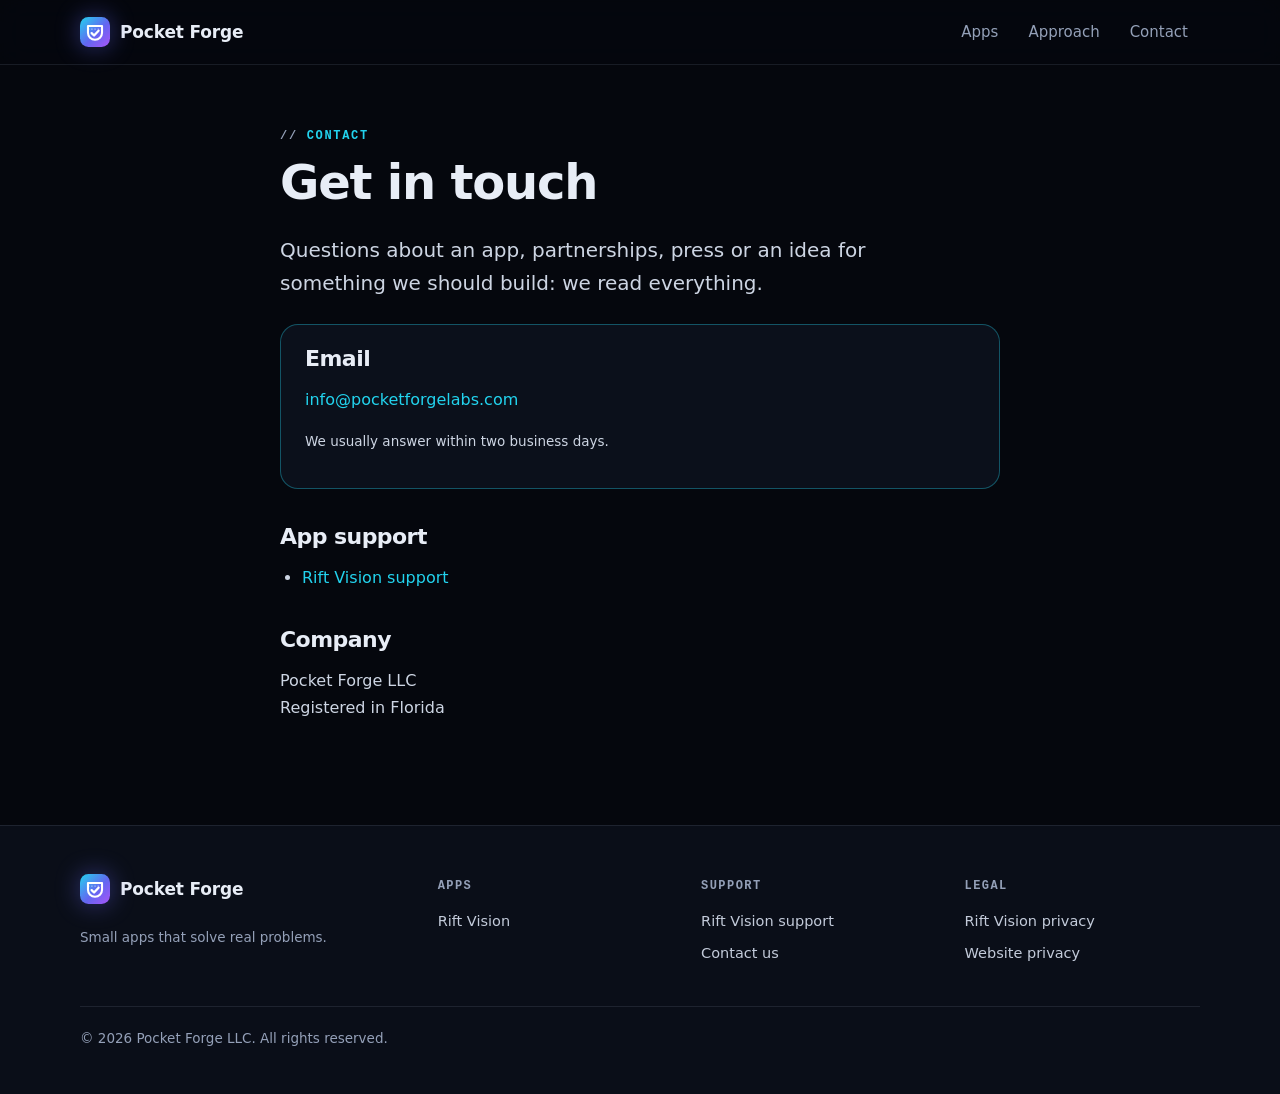
==== contact/index.html @ b83a7f0f "Pocket Forge website Co-Authored-By: Claude Opus 5.5 <noreply@anthropic.com>" ====
<!doctype html>
<html lang="en">
<head>
<meta charset="utf-8">
<meta name="viewport" content="width=device-width,initial-scale=1">
<title>Contact · Pocket Forge</title>
<meta name="description" content="Contact Pocket Forge LLC.">
<link rel="canonical" href="https://pocketforgelabs.com/contact/">
<meta property="og:title" content="Contact · Pocket Forge">
<meta property="og:description" content="Contact Pocket Forge LLC.">
<meta property="og:url" content="https://pocketforgelabs.com/contact/">
<meta property="og:type" content="website">
<meta name="color-scheme" content="dark light">
<link rel="icon" href="/favicon.svg" type="image/svg+xml">
<link rel="stylesheet" href="/assets/site.css">
</head>
<body>
<a class="skip" href="#main">Skip to content</a>
<header class="top">
  <div class="wrap bar">
    <a class="brand" href="/"><svg class="logo" viewBox="0 0 32 32" width="32" height="32" aria-hidden="true"><defs><linearGradient id="lg" x1="0" y1="0" x2="1" y2="1"><stop offset="0" stop-color="#22D3EE"/><stop offset=".55" stop-color="#6366F1"/><stop offset="1" stop-color="#A855F7"/></linearGradient></defs><rect width="32" height="32" rx="9" fill="url(#lg)"/><path d="M8.5 9.5h15v7.25a7.5 7.5 0 0 1-15 0z" fill="none" stroke="#fff" stroke-width="2.2" stroke-linejoin="round"/><path d="M8.5 13h15" stroke="#fff" stroke-opacity=".45" stroke-width="1.4" stroke-dasharray="1.6 1.8"/><path d="M12.4 17.2l2.6 2.6 4.8-5.2" fill="none" stroke="#fff" stroke-width="2.4" stroke-linecap="round" stroke-linejoin="round"/></svg><span>Pocket Forge</span></a>
    <nav class="menu" aria-label="Main">
      <a href="/#apps">Apps</a>
      <a class="wide-only" href="/#approach">Approach</a>
      <a href="/contact/">Contact</a>
    </nav>
  </div>
</header>
<main id="main">

<section class="doc"><div class="wrap narrow">
<span class="eyebrow">Contact</span>
<h1>Get in touch</h1>
<p class="lead">Questions about an app, partnerships, press or an idea for something we should build: we read everything.</p>
<div class="callout"><h2>Email</h2><p><a href="mailto:info@pocketforgelabs.com">info@pocketforgelabs.com</a></p><p class="muted small">We usually answer within two business days.</p></div>
<h2>App support</h2>
<ul><li><a href="/rift-vision/support/">Rift Vision support</a></li></ul>
<h2>Company</h2>
<p>Pocket Forge LLC<br>Registered in Florida</p>
</div></section>
</main>
<footer class="foot">
  <div class="wrap">
    
    <div class="foot-grid">
      <div>
        <a class="brand" href="/"><svg class="logo" viewBox="0 0 32 32" width="32" height="32" aria-hidden="true"><defs><linearGradient id="lg" x1="0" y1="0" x2="1" y2="1"><stop offset="0" stop-color="#22D3EE"/><stop offset=".55" stop-color="#6366F1"/><stop offset="1" stop-color="#A855F7"/></linearGradient></defs><rect width="32" height="32" rx="9" fill="url(#lg)"/><path d="M8.5 9.5h15v7.25a7.5 7.5 0 0 1-15 0z" fill="none" stroke="#fff" stroke-width="2.2" stroke-linejoin="round"/><path d="M8.5 13h15" stroke="#fff" stroke-opacity=".45" stroke-width="1.4" stroke-dasharray="1.6 1.8"/><path d="M12.4 17.2l2.6 2.6 4.8-5.2" fill="none" stroke="#fff" stroke-width="2.4" stroke-linecap="round" stroke-linejoin="round"/></svg><span>Pocket Forge</span></a>
        <p class="muted small">Small apps that solve real problems.</p>
      </div>
      <div>
        <h4>Apps</h4>
        <a href="/rift-vision/">Rift Vision</a>
      </div>
      <div>
        <h4>Support</h4>
        <a href="/rift-vision/support/">Rift Vision support</a>
        <a href="/contact/">Contact us</a>
      </div>
      <div>
        <h4>Legal</h4>
        <a href="/rift-vision/privacy/">Rift Vision privacy</a>
        <a href="/privacy/">Website privacy</a>
      </div>
    </div>
    <p class="muted small copy">© 2026 Pocket Forge LLC. All rights reserved.</p>
  </div>
</footer>
</body>
</html>
---- assets/site.css ----
:root{
  --bg:#05070d;--bg2:#0a0e18;--panel:rgba(17,23,38,.62);--panel-solid:#0f1524;--line:rgba(148,163,184,.14);--line2:rgba(148,163,184,.26);
  --text:#e8edf6;--muted:#94a0b8;--cyan:#22d3ee;--indigo:#6366f1;--violet:#a855f7;--accent:#22d3ee;
  --grad:linear-gradient(100deg,#22d3ee 0%,#6366f1 55%,#a855f7 100%);
  --mono:ui-monospace,SFMono-Regular,"JetBrains Mono",Menlo,Consolas,monospace;
  --radius:18px;color-scheme:dark
}
*{box-sizing:border-box}
html{scroll-behavior:smooth;-webkit-text-size-adjust:100%}
body{margin:0;background:var(--bg);color:var(--text);font:16px/1.65 system-ui,-apple-system,"Segoe UI",Roboto,"Helvetica Neue",Arial,sans-serif;-webkit-font-smoothing:antialiased;overflow-x:hidden}
img{max-width:100%;height:auto;display:block}
a{color:var(--cyan);text-decoration:none}a:hover{text-decoration:underline}
.wrap{max-width:1160px;margin:0 auto;padding:0 20px}
.narrow{max-width:760px}
.center{text-align:center}
.muted{color:var(--muted)}.small{font-size:13.5px}
.skip{position:absolute;left:-999px;top:8px;background:var(--panel-solid);padding:8px 12px;border-radius:8px;z-index:10}.skip:focus{left:8px}
:focus-visible{outline:2px solid var(--cyan);outline-offset:3px;border-radius:6px}

/* header */
.top{position:sticky;top:0;z-index:20;backdrop-filter:saturate(160%) blur(14px);-webkit-backdrop-filter:saturate(160%) blur(14px);background:rgba(5,7,13,.72);border-bottom:1px solid var(--line)}
.bar{display:flex;align-items:center;justify-content:space-between;height:64px;gap:16px}
.brand{display:inline-flex;align-items:center;gap:10px;color:var(--text);font-weight:700;letter-spacing:-.01em;font-size:17px}
.brand:hover{text-decoration:none}.brand .logo{width:30px;height:30px;filter:drop-shadow(0 0 12px rgba(99,102,241,.45))}
.menu{display:flex;gap:6px}
.menu a{color:var(--muted);padding:8px 12px;border-radius:10px;font-size:15px}
.menu a:hover{color:var(--text);background:rgba(148,163,184,.08);text-decoration:none}
@media(max-width:520px){.menu .wide-only{display:none}.menu a{padding:8px 9px}.brand span{font-size:16px}}

/* type */
h1,h2,h3{line-height:1.12;letter-spacing:-.025em;margin:0 0 .5em}
h1{font-size:clamp(38px,6.2vw,68px);font-weight:800}
h2{font-size:clamp(26px,3.6vw,38px);font-weight:750}
h3{font-size:19px;font-weight:700;letter-spacing:-.01em}
.lead{font-size:clamp(17px,2vw,20px);color:#c7d0e0;max-width:600px}
.lead-sm{font-size:18px;font-weight:600;margin:.2em 0 .6em}
.grad{background:var(--grad);-webkit-background-clip:text;background-clip:text;color:transparent}
.eyebrow{display:inline-block;font:600 12px/1 var(--mono);letter-spacing:.14em;text-transform:uppercase;color:var(--cyan);margin-bottom:14px}
.eyebrow::before{content:"// ";color:var(--muted)}

/* buttons */
.btn{display:inline-flex;align-items:center;gap:8px;padding:12px 20px;border-radius:12px;font-weight:650;font-size:15px;color:var(--text);background:rgba(148,163,184,.08);border:1px solid var(--line2);transition:transform .15s,border-color .15s,background .15s}
.btn:hover{text-decoration:none;transform:translateY(-1px);border-color:rgba(34,211,238,.6)}
.btn.primary{background:var(--grad);border:0;color:#fff;box-shadow:0 8px 30px -8px rgba(99,102,241,.7)}
.btn.ghost{background:transparent}
.cta{display:flex;flex-wrap:wrap;gap:12px;margin:28px 0 8px}

/* hero */
.hero{position:relative;padding:88px 0 72px;overflow:hidden;isolation:isolate}
.glow{position:absolute;inset:-20% -10% auto;height:120%;z-index:-2;background:
  radial-gradient(38% 45% at 72% 38%,rgba(99,102,241,.32),transparent 70%),
  radial-gradient(30% 40% at 88% 70%,rgba(168,85,247,.22),transparent 70%),
  radial-gradient(30% 35% at 18% 12%,rgba(34,211,238,.16),transparent 70%)}
.gridbg{position:absolute;inset:0;z-index:-1;background-image:linear-gradient(var(--line) 1px,transparent 1px),linear-gradient(90deg,var(--line) 1px,transparent 1px);background-size:48px 48px;
  -webkit-mask-image:radial-gradient(70% 60% at 50% 40%,#000 40%,transparent 100%);mask-image:radial-gradient(70% 60% at 50% 40%,#000 40%,transparent 100%);opacity:.55}
.hero-grid{display:grid;grid-template-columns:1fr;gap:48px;align-items:center}
@media(min-width:900px){.hero-grid{grid-template-columns:1.1fr .9fr}}
.stats{display:flex;flex-wrap:wrap;gap:12px;margin:26px 0 0;padding:0}
.stats div{background:var(--panel);border:1px solid var(--line);border-radius:14px;padding:12px 16px;min-width:130px;backdrop-filter:blur(8px)}
.stats dt{font:700 20px/1.2 var(--mono);background:var(--grad);-webkit-background-clip:text;background-clip:text;color:transparent}
.stats dd{margin:2px 0 0;color:var(--muted);font-size:13px}

/* phones */
.hero-art{position:relative;min-height:520px;display:flex;justify-content:center;align-items:center}
.phone{margin:0;width:250px;border-radius:34px;padding:9px;background:linear-gradient(160deg,#2a3246,#0b0f19);border:1px solid var(--line2);
  box-shadow:0 30px 80px -20px rgba(0,0,0,.8),0 0 0 1px rgba(255,255,255,.03) inset,0 0 60px -10px rgba(99,102,241,.35);position:relative;overflow:hidden}
.phone img{border-radius:26px;width:100%}
.hero-art .phone.front{position:relative;z-index:2;transform:rotate(3deg)}
.hero-art .phone.back{position:absolute;z-index:1;width:220px;transform:translate(-120px,30px) rotate(-8deg);opacity:.55;filter:saturate(.8)}
.hero-art .phone.solo{transform:rotate(-2deg)}
.phone.scan::after{content:"";position:absolute;left:9px;right:9px;height:70px;top:9px;border-radius:26px 26px 0 0;
  background:linear-gradient(180deg,transparent,rgba(34,211,238,.28) 70%,rgba(34,211,238,.9) 98%,transparent);
  animation:scan 3.2s cubic-bezier(.45,0,.55,1) infinite;mix-blend-mode:screen}
@keyframes scan{0%{transform:translateY(0);opacity:0}10%{opacity:1}90%{opacity:1}100%{transform:translateY(470px);opacity:0}}
.chip-float{position:absolute;z-index:3;font:600 12px/1 var(--mono);color:#dbeafe;padding:10px 14px;border-radius:999px;background:rgba(15,21,36,.8);border:1px solid rgba(34,211,238,.35);backdrop-filter:blur(10px);box-shadow:0 10px 30px -10px rgba(34,211,238,.4);white-space:nowrap}
.chip-float .dot{display:inline-block;width:7px;height:7px;border-radius:50%;background:#34d399;box-shadow:0 0 10px #34d399;margin-right:8px;vertical-align:1px}
.chip-float.c1{top:14%;right:2%;animation:float 6s ease-in-out infinite}
.chip-float.c2{bottom:12%;left:4%;border-color:rgba(168,85,247,.4);animation:float 7s ease-in-out -2s infinite}
@keyframes float{50%{transform:translateY(-10px)}}
@media(max-width:560px){.hero-art{min-height:440px}.phone{width:210px}.hero-art .phone.back{display:none}.chip-float.c1{right:0}.chip-float.c2{left:0}}

/* sections */
.section{padding:88px 0;position:relative}
.section.alt{background:linear-gradient(180deg,transparent,var(--bg2) 12%,var(--bg2) 88%,transparent)}
.section-head{max-width:680px;margin-bottom:40px}
.grid3,.grid4{display:grid;gap:16px;grid-template-columns:1fr}
@media(min-width:640px){.grid3,.grid4{grid-template-columns:repeat(2,1fr)}}
@media(min-width:980px){.grid3{grid-template-columns:repeat(3,1fr)}.grid4{grid-template-columns:repeat(4,1fr)}}
.tile{position:relative;background:var(--panel);border:1px solid var(--line);border-radius:var(--radius);padding:24px;backdrop-filter:blur(10px);transition:border-color .2s,transform .2s}
.tile:hover{border-color:rgba(34,211,238,.4);transform:translateY(-2px)}
.tile p{margin:0}
.tile-ico{width:44px;height:44px;border-radius:12px;display:grid;place-items:center;color:var(--cyan);margin-bottom:16px;background:linear-gradient(135deg,rgba(34,211,238,.14),rgba(168,85,247,.14));border:1px solid rgba(34,211,238,.25)}

/* app cards */
.apps{display:grid;gap:20px}
.app-card{position:relative;display:grid;grid-template-columns:1fr;gap:24px;align-items:center;padding:32px;border-radius:24px;background:var(--panel);border:1px solid var(--line);overflow:hidden;isolation:isolate}
.app-card::before{content:"";position:absolute;inset:0;z-index:-1;background:radial-gradient(60% 80% at 85% 50%,color-mix(in srgb,var(--accent) 22%,transparent),transparent 70%)}
.app-card::after{content:"";position:absolute;inset:0;border-radius:24px;padding:1px;z-index:-1;background:linear-gradient(120deg,color-mix(in srgb,var(--accent) 60%,transparent),transparent 40%,rgba(99,102,241,.4));
  -webkit-mask:linear-gradient(#000 0 0) content-box,linear-gradient(#000 0 0);-webkit-mask-composite:xor;mask-composite:exclude}
@media(min-width:860px){.app-card{grid-template-columns:1.3fr .7fr;padding:44px}}
.app-card-art{display:flex;justify-content:center}.app-card-art .phone{width:210px;transform:rotate(4deg)}
.app-card.next{grid-template-columns:1fr;text-align:left;border-style:dashed;background:transparent}
.app-card.next::before,.app-card.next::after{display:none}
.app-head{display:flex;align-items:center;gap:16px;margin-bottom:10px}
.app-head h3{margin:0 0 6px;font-size:26px}
.app-icon{width:64px;height:64px;border-radius:16px;box-shadow:0 10px 30px -10px color-mix(in srgb,var(--accent) 70%,transparent)}
.app-icon.lg{width:84px;height:84px;border-radius:20px}
.pill{display:inline-block;font:600 11.5px/1 var(--mono);letter-spacing:.08em;text-transform:uppercase;padding:6px 10px;border-radius:999px;color:var(--accent);border:1px solid color-mix(in srgb,var(--accent) 45%,transparent);background:color-mix(in srgb,var(--accent) 10%,transparent)}
.app-card .btn{margin-top:10px;border-color:color-mix(in srgb,var(--accent) 50%,transparent)}

/* project pages */
.subnav{position:sticky;top:64px;z-index:15;background:rgba(10,14,24,.85);backdrop-filter:blur(12px);border-bottom:1px solid var(--line)}
.subnav-in{display:flex;align-items:center;gap:18px;min-height:52px;overflow-x:auto;scrollbar-width:none}
.subnav-in::-webkit-scrollbar{display:none}
.subnav-brand{display:flex;align-items:center;gap:8px;color:var(--text);font-weight:700;white-space:nowrap;flex-shrink:0;margin-right:4px}
.subnav nav{flex-shrink:0}
.subnav-brand img{border-radius:7px}
.subnav nav{display:flex;gap:2px}
.subnav nav a{color:var(--muted);font-size:14px;padding:6px 10px;border-radius:8px;white-space:nowrap}
.subnav nav a:hover{color:var(--text);text-decoration:none}
.subnav nav a[aria-current]{color:var(--accent);background:color-mix(in srgb,var(--accent) 12%,transparent)}
.project-hero .grad,.project-hero .eyebrow{color:var(--accent)}
.stores{display:flex;flex-wrap:wrap;gap:12px;margin:22px 0 10px}
.store{display:flex;flex-direction:column;justify-content:center;min-width:170px;padding:10px 18px;border-radius:12px;background:#000;border:1px solid var(--line2);color:#fff;font-weight:700;font-size:18px;line-height:1.15}
.store .small{font-weight:500;font-size:11px;color:var(--muted);text-transform:none}
.store.soon{opacity:.8;border-style:dashed}
.shots{display:grid;grid-auto-flow:column;grid-auto-columns:220px;gap:18px;overflow-x:auto;padding:10px 4px 24px;scroll-snap-type:x mandatory}
.shots .phone{width:220px;scroll-snap-align:start}
.pricing{display:grid;gap:18px;grid-template-columns:1fr}
@media(min-width:760px){.pricing{grid-template-columns:1fr 1fr}}
.plan{background:var(--panel);border:1px solid var(--line);border-radius:var(--radius);padding:28px}
.plan.featured{border-color:color-mix(in srgb,var(--accent) 55%,transparent);box-shadow:0 0 60px -20px color-mix(in srgb,var(--accent) 60%,transparent)}
.plan .price{font:700 15px var(--mono);color:var(--accent);margin:-4px 0 12px}
.plan ul{margin:0;padding-left:0;list-style:none}.plan li{padding:6px 0 6px 26px;position:relative}
.plan li::before{content:"";position:absolute;left:4px;top:13px;width:10px;height:6px;border-left:2px solid var(--accent);border-bottom:2px solid var(--accent);transform:rotate(-45deg)}
.two{display:grid;gap:40px;grid-template-columns:1fr}@media(min-width:860px){.two{grid-template-columns:1fr 1fr}}

/* documents */
.doc{padding:56px 0 88px}
.doc h1{font-size:clamp(32px,5vw,48px)}
.doc h2{font-size:22px;margin-top:36px}
.doc p,.doc li{color:#cdd5e3}
.doc ul{padding-left:22px}
.callout{background:var(--panel);border:1px solid color-mix(in srgb,var(--accent) 35%,transparent);border-radius:var(--radius);padding:22px 24px;margin:24px 0}
.callout h2{margin-top:0}
details{background:var(--panel);border:1px solid var(--line);border-radius:14px;padding:14px 18px;margin:10px 0}
details[open]{border-color:color-mix(in srgb,var(--accent) 35%,transparent)}
summary{cursor:pointer;font-weight:650}
details p{margin:10px 0 0}

/* contact band + footer */
.contact-band{display:flex;flex-wrap:wrap;align-items:center;justify-content:space-between;gap:24px;padding:40px;border-radius:24px;background:var(--panel);border:1px solid var(--line);position:relative;overflow:hidden}
.contact-band::before{content:"";position:absolute;inset:0;z-index:-1;background:radial-gradient(50% 120% at 100% 50%,rgba(99,102,241,.25),transparent 70%)}
.contact-band h2{margin:0 0 6px}
.foot{border-top:1px solid var(--line);padding:48px 0 32px;background:var(--bg2)}
.foot-grid{display:grid;gap:28px;grid-template-columns:1fr 1fr}
@media(min-width:860px){.foot-grid{grid-template-columns:1.4fr 1fr 1fr 1fr}}
.foot h4{font:600 12px/1 var(--mono);letter-spacing:.12em;text-transform:uppercase;color:var(--muted);margin:6px 0 14px}
.foot a:not(.brand){display:block;color:#c3cbda;font-size:14.5px;padding:4px 0}
.disclaimer{font-size:13px;color:var(--muted);border:1px solid var(--line);border-radius:12px;padding:12px 16px;margin:0 0 32px}
.copy{margin-top:36px;padding-top:20px;border-top:1px solid var(--line)}

@media(prefers-reduced-motion:reduce){*{animation:none!important;transition:none!important;scroll-behavior:auto!important}.phone.scan::after{display:none}}
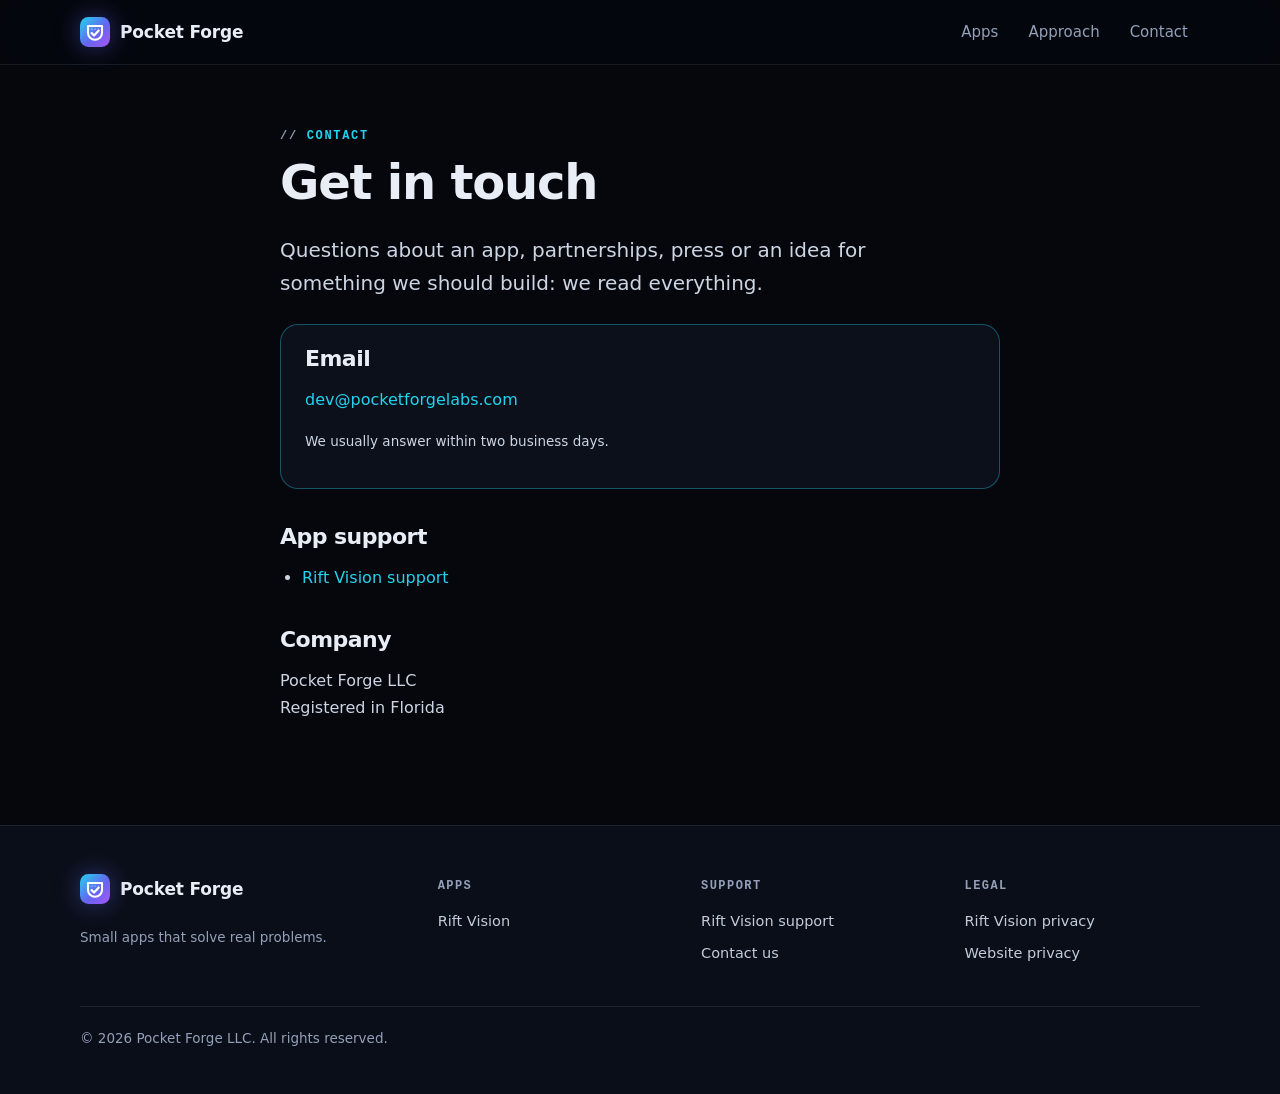
==== commit 92bba3fe: "Contact email: dev@pocketforgelabs.com Co-Authored-By: Claude Opus 5.5 <noreply@anthropic.com>" ====
--- a/contact/index.html
+++ b/contact/index.html
@@ -32,7 +32,7 @@
 <span class="eyebrow">Contact</span>
 <h1>Get in touch</h1>
 <p class="lead">Questions about an app, partnerships, press or an idea for something we should build: we read everything.</p>
-<div class="callout"><h2>Email</h2><p><a href="mailto:info@pocketforgelabs.com">info@pocketforgelabs.com</a></p><p class="muted small">We usually answer within two business days.</p></div>
+<div class="callout"><h2>Email</h2><p><a href="mailto:dev@pocketforgelabs.com">dev@pocketforgelabs.com</a></p><p class="muted small">We usually answer within two business days.</p></div>
 <h2>App support</h2>
 <ul><li><a href="/rift-vision/support/">Rift Vision support</a></li></ul>
 <h2>Company</h2>
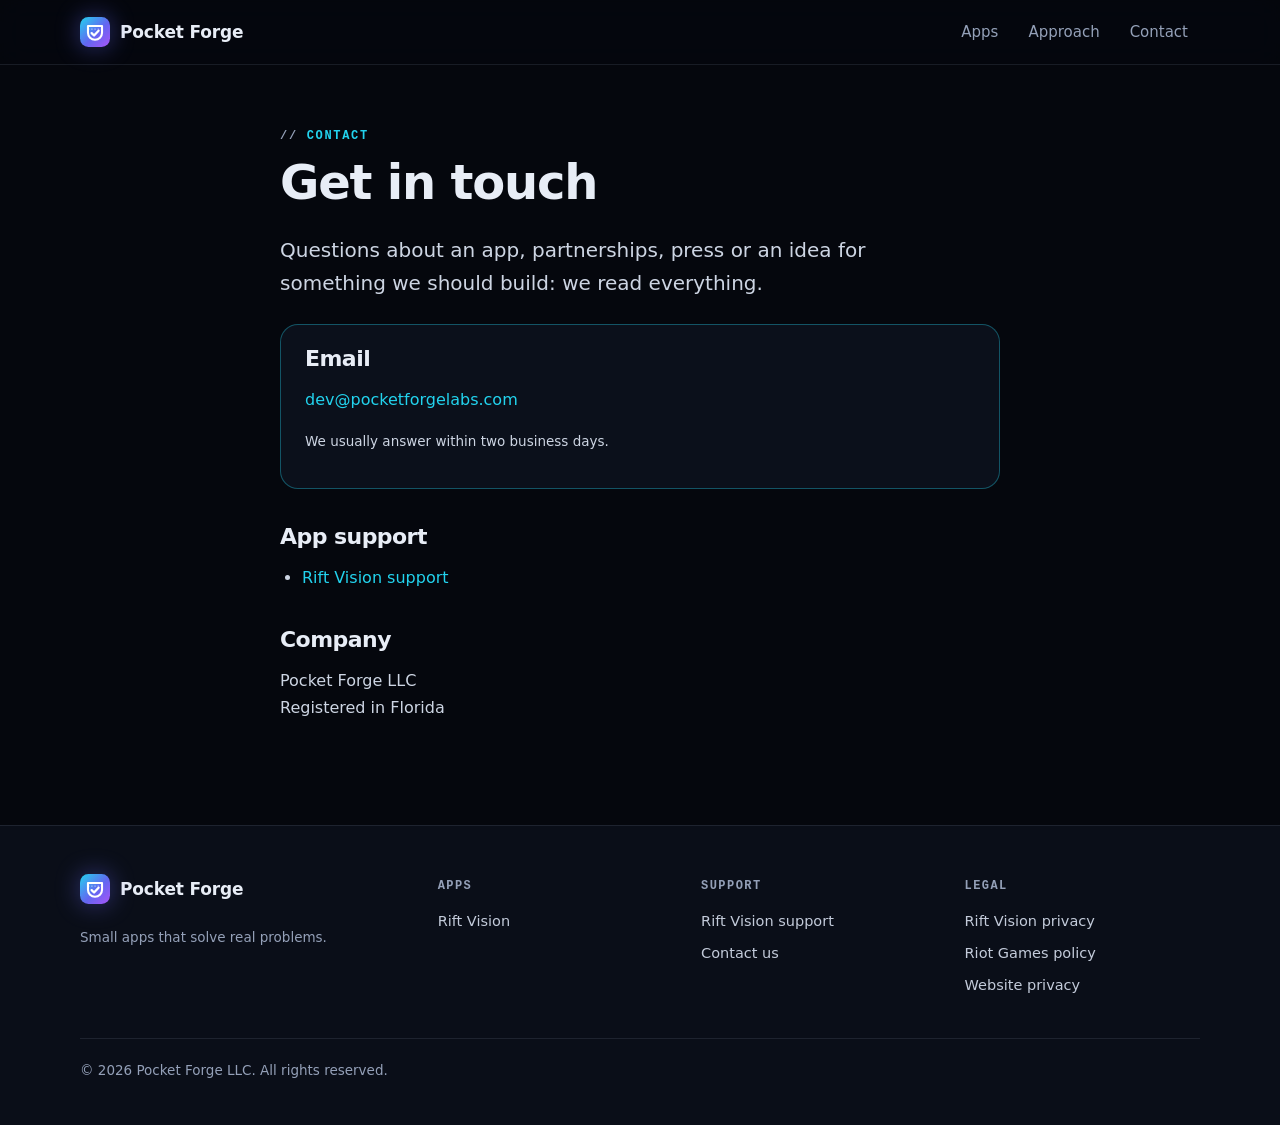
==== commit a8aca3ad: "Rift Vision: Riot Games policy page (a companion tool, not a game), linked site-wide Co-Authored-By:" ====
--- a/contact/index.html
+++ b/contact/index.html
@@ -59,6 +59,7 @@
       <div>
         <h4>Legal</h4>
         <a href="/rift-vision/privacy/">Rift Vision privacy</a>
+        <a href="/rift-vision/riot-policy/">Riot Games policy</a>
         <a href="/privacy/">Website privacy</a>
       </div>
     </div>
